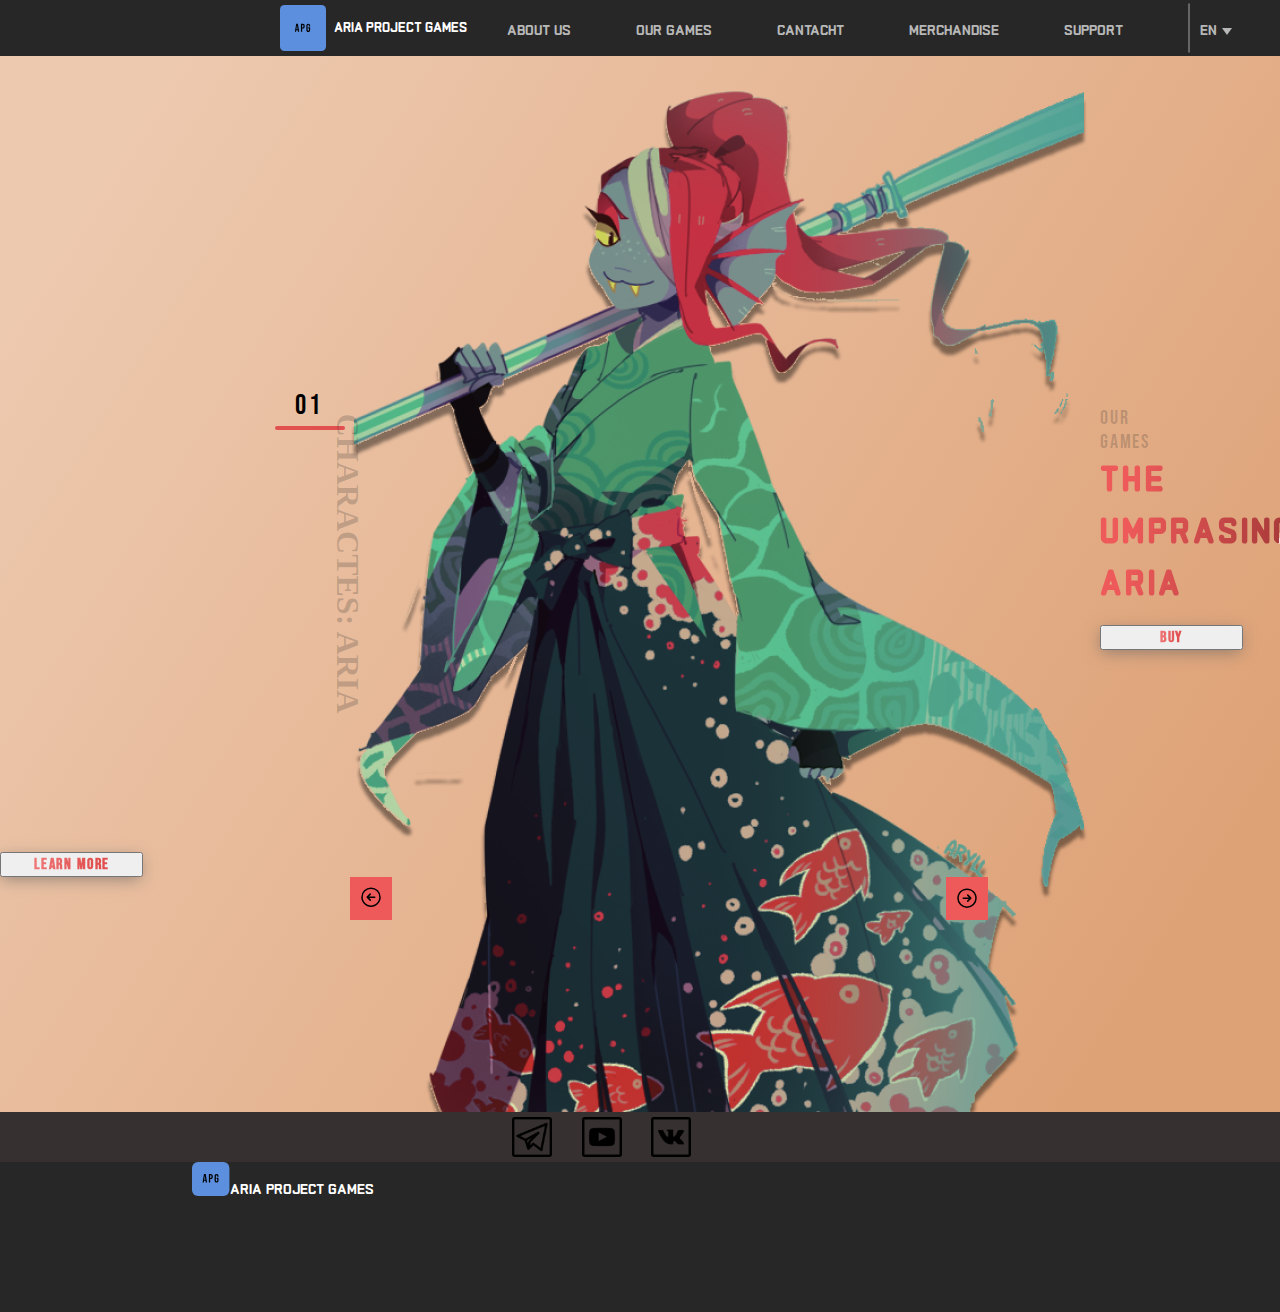
==== index.html @ 1e7eeaf8 "Site-APG" ====
<!DOCTYPE html>
<html lang="ru">
<head>
    <meta charset="UTF-8">
    <meta http-equiv="X-UA-Compatible" content="IE=edge">
    <meta name="viewport" content="width=device-width, initial-scale=1.0">
    <link rel="preconnect" href="https://fonts.googleapis.com">
    <link rel="preconnect" href="https://fonts.gstatic.com" crossorigin>
    <link href="https://fonts.googleapis.com/css2?family=Bebas+Neue&display=swap" rel="stylesheet">
    <link media="screen" rel="stylesheet" href="static/style.css">
    <link rel="preconnect" href="https://fonts.googleapis.com">
    <link rel="preconnect" href="https://fonts.gstatic.com" crossorigin>
    <link href="https://fonts.googleapis.com/css2?family=Monomaniac+One&display=swap" rel="stylesheet">
    <link rel="icon" href="img/logo.png" type="image/x-icon">
    <title>Aria Project Games</title>  
</head>
<body> 
    <header class="header">
        <div class="container">
            <div class="nav">
                <img src="img/logo-1.svg" alt="" class="logo">
                <p class="compani-p">ARIA PROJECT GAMES</p>
                <ul class="menu">
                    <li>
                        <a href="#">
                            ABOUT US
                        </a>
                    </li>
                    <li>
                        <a href="#">
                            OUR GAMES
                        </a>
                    </li>
                    <li>
                        <a href="#">
                            CANTACHT
                        </a>
                    </li>
                    <li>
                        <a href="#">
                            MERCHANDISE
                        </a>
                    </li>
                    <li>
                        <a href="#" class="sup">
                            SUPPORT 
                        </a>
                    </li>
                </ul> 
                <img src="img/Rectangle 10.svg" alt="" class="rect">
                <p>EN<img src="img/Vector 1.svg" alt="" class="vect"></p>
            </div>
        </div>
    </header>
    <section class="img-game">
        <div class="container">
            <h1 class="numv">01</h1>
            <p class="line"></p>
            <h1 class="Y-txt">CHARACTES: ARIA</h1>
            <p class="name-games">OUR GAMES</p>
            <h1 class="info">THE UMPRASING <br> ARIA</h1>
            <button class="bnt">
                <small class="txr-bnt">
                    BUY
                </small>
            </button>
            <button class="bnt-lern-more">
                <small class="txt-bnt-learn-more ">
                    LEARN MORE 
                </small>
            </button>
            <div class="slider" id="slider">
                <img src="img/img2.png" alt="">
                <img src="img/img-new-dising 3.png" alt="" class="imageAnimeArt-Aria">
                <img src="img/img-new-dising2 1.png" alt="">
            </div>
            <div class="navigate">
                <button class="img-button" id="bntPrev"></button>
                <button class="img-button-right" id="bntNext"></button>
            </div>
        </div>
    </section>
    <footer class="footer">
        <div class="container">
            <div class="masenger">
               <a href="https://t.me/+HlaVVYqetsw4ZWEy"><img src="img/free-icon-telegram-2190478.svg" 
                alt="telegram" class="teleg"></a>
                <a href="https://www.youtube.com/@mankey-home/featured"><img src="img/free-icon-youtube-142364.svg" 
                alt="YouTube" class="youtube"></a>
                <a href="https://vk.com/apgeams"><img src="img/free-icon-vk-142367.svg" 
                alt="Vk" class="vk"></a>
                <div class="foot">
                    <img src="img/logo.svg" 
                    alt="Aria project games" class="logo-2">
                    <p class="foot-name-compani">
                        ARIA PROJECT GAMES
                    </p>
                </div>
            </div>
        </div>
    </footer> 
    <script src="Templaet/index.js"></script>
</body>
</html>
---- static/style.css ----
@media (min-width: 1213px), (max-width: 1920px) {
    /* Стили для экранов меньше 768 пикселей */   
    body {

        font-family: 'Monomaniac One';
        padding: 0;
        margin: 0;
        font-size: 16px;
        background: linear-gradient(122.23deg, #EDC9AF 10.06%, #DEA277 87.62%);

    }

    ul, li{
        display: flex;
    }

/* шапка */
    .logo {
        margin-left: 280px;
        color: #5C90DE;
        width: 46px;
    }

    .header a, p {
        color: #B7B7B7;
    }

    .nav{
        background-color: #272727;
        display: flex;
    }

    .container {
        margin: 0 auto;
    }

    .menu {
        display: flex;
    }

    .menu li a {
        text-transform: uppercase;
        text-decoration: none;
        color: #B7B7B7;
    }

    .menu li {
        margin-right: 65px;

    }
    /* Подчеркивание кнопак
        Start */
    .menu a {
        position: relative;
        color: #484848;
        text-decoration: none;
    }
    
    .menu a::before {
        content: '';
        position: absolute;
        left: 0; bottom: -5px;
        width: 0;
        height: 2px;
        border-radius: 8px;
        background: linear-gradient(177deg, #F5493E 0%, #820800 100%);
    }
    
    .menu a:hover:before {
        width: 100%;
    }
    
    .menu a::before {
        transition: width 0.35s;
    }
    /* End */

    .sup {
        text-transform: uppercase;
        text-decoration: none;
    }

    .compani-p {
        padding-left: 8px;
        font-size: 15px;
        font-style: normal;
        color: #FFFFFF;
    }

    .vect {
        padding-left: 5px;
    }

    .rect {
        padding-right: 10px;
    }

    /* Основной контент  */

    .name-games {
        font-family: 'Bebas Neue';
        display: flex;
        font-size: 20px;
        letter-spacing: 0.090em;

        margin: 350px 611px 0px 1100px;

        color: rgba(48, 48, 48, 0.22);
    }

    .info {
        margin-left: 1100px;
        margin-bottom: 10px;
        margin-top: -5px;

        background: linear-gradient(95.62deg, #EE5A5A 18.76%, #AB3B3B 96.09%, #FFE0E0 96.1%);
        -webkit-background-clip: text;
        -webkit-text-fill-color: transparent;
        background-clip: text;
        
        font-style: normal;
        font-weight: 800;
        font-size: 36px;
        letter-spacing: 0.095em;
    }

    .numv {
        position: absolute;
        width: 52px;
        height: 58px;
        left: 295px;
        top: 370px;

        font-family: 'Bebas Neue';
        z-index: -3;
        font-style: normal;
        font-weight: 400;
        font-size: 28px;
        letter-spacing: 0.100em;
    }

    .line {
        background-color: #E14F4F;
        width: 70px;
        height: 4px;
        border-radius: 17px;
        z-index: -3;

        position: absolute;
        left: 275px;
        top: 410px;
    }

    .Y-txt {
        font-family: 'Bedas Neue';
        color: rgba(48, 48, 48, 0.22);
        z-index: -3;

        position: absolute;
        left: 198px;
        top: 524px;
        transform: rotate(90deg); 
    }

    .bnt {
        box-sizing: border-box;
        margin: 10px 10px 200px 1100px;
        width: 143.21px;
        height: 25px;
        color: #FFFFFF;
        box-shadow: -1px 4px 16px -2px rgba(102, 102, 102, 0.66);
    }

    .txr-bnt {
        font-family: 'Bebas Neue';

        font-style: normal;
        font-weight: 800;
        font-size: 16px;
        align-items: flex-end;
        letter-spacing: 0.095em;

        background: linear-gradient(270.94deg, #E14F4F 19.83%, #EF7474 97.62%);
        -webkit-background-clip: text;
        -webkit-text-fill-color: transparent;
        background-clip: text;
        
    }

    .bnt:hover {
        opacity: 0.8;
    }
      
    .bnt:active {
        transform: scale(0.95);
    }


    .bnt-lern-more {

        box-sizing: border-box;
        width: 143.21px;
        height: 25px;
        color: #FFFFFF;
        box-shadow: -1px 4px 16px -2px rgba(102, 102, 102, 0.66);

    }


    .txt-bnt-learn-more {
        font-family: 'Bebas Neue';

        font-style: normal;
        font-weight: 800;
        font-size: 16px;
        align-items: flex-end;
        letter-spacing: 0.095em;

        background: linear-gradient(270.94deg, #E14F4F 19.83%, #EF7474 97.62%);
        -webkit-background-clip: text;
        -webkit-text-fill-color: transparent;
        background-clip: text;
    }
    
    .bnt-lern-more:hover {
        opacity: 0.8;
    }
      
    .bnt-lern-more:active {
        transform: scale(0.95);
    }


    
    .slider {
        position: absolute;
        width: 710px;
        height: 1200px;
        left: 350px;
        right: 38px;
        top: 30px;
        z-index: -5;
    }
    .imageAnimeArt-Aria {
        top: 30px;
        z-index: -5;
    }
   
    .hidden {
        display: none;

    }


    .navigate {

        width: 1000px;
        height: 43px;
        
    }

    .img-button {

        width: 42px;
        height: 43px;
        margin-left: 35%;
        z-index: 5;
     
        border: none;
        background-image: url('batton-art\ games\ caractes.svg');
        background-size: cover;

    }

    .img-button-right {
        
        width: 42px;
        height: 43px;
        margin-left: 55%;
        z-index: 5;

        border: none;
        background-image: url('batton-art\ games\ caractes\ \(1\).svg');
        background-size: cover;

    }

    .img-button:hover {
        opacity: 0.8;
    }
      
    .img-button:active {
        transform: scale(0.95);
    }

    .img-button-right:hover {
        opacity: 0.8;
    }
      
    .img-button-right:active {
        transform: scale(0.95);
    }




/* Подвал  */
    .masenger {
        background: #363030;
        height: 50px;
    }

    .teleg {
        margin-top: 5px;  
        margin-left: 40%;
        width: 40px;

    }

    .youtube {
        margin-top: 5px;  
        padding-left: 2%;
        width: 40px;
    }

    .vk {
        margin-top: 5px;  
        padding-left: 2%;
        width: 40px;
    }

    .footer {
        margin-top: 15%;
        height: 40%;
    }

    .foot {
        z-index: 1;
        background-color: #272727;
        height: 150px;
    }

    .logo-2 {
        padding-left: 15%;
    }

    .foot-name-compani {
        color: #FFFFFF;
        padding-left: 18%;
        margin-top: -2%;
    }
}
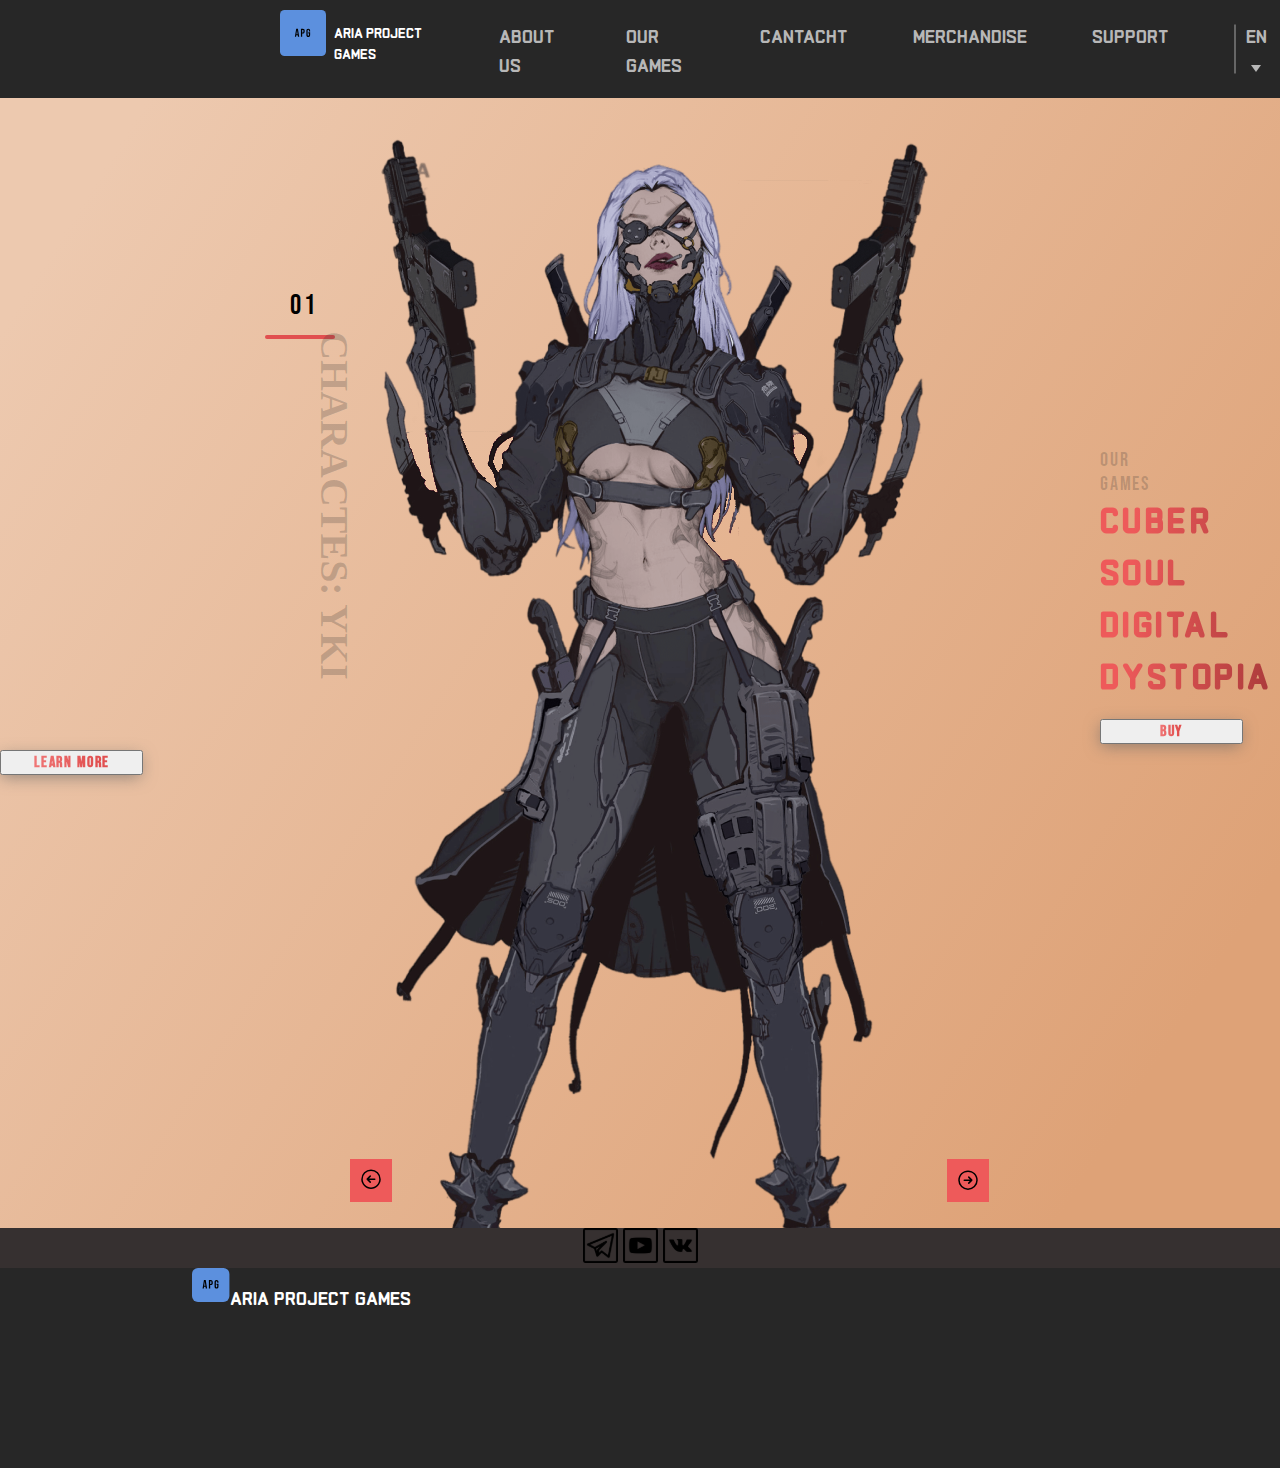
==== commit c21ae838: "Added new photos of the characters and added a page about us" ====
--- a/index.html
+++ b/index.html
@@ -3,26 +3,27 @@
 <head>
     <meta charset="UTF-8">
     <meta http-equiv="X-UA-Compatible" content="IE=edge">
-    <meta name="viewport" content="width=device-width, initial-scale=1.0">
+    <meta name="msapplication-navbutton-color" content="#36A26B">
     <link rel="preconnect" href="https://fonts.googleapis.com">
     <link rel="preconnect" href="https://fonts.gstatic.com" crossorigin>
     <link href="https://fonts.googleapis.com/css2?family=Bebas+Neue&display=swap" rel="stylesheet">
-    <link media="screen" rel="stylesheet" href="static/style.css">
+    <link rel="stylesheet" href="static/style.css">
+    <link rel="stylesheet" href="static/scroll.CSS">
     <link rel="preconnect" href="https://fonts.googleapis.com">
     <link rel="preconnect" href="https://fonts.gstatic.com" crossorigin>
     <link href="https://fonts.googleapis.com/css2?family=Monomaniac+One&display=swap" rel="stylesheet">
     <link rel="icon" href="img/logo.png" type="image/x-icon">
-    <title>Aria Project Games</title>  
+    <title>Aria Project Games</title>
 </head>
 <body> 
     <header class="header">
         <div class="container">
             <div class="nav">
-                <img src="img/logo-1.svg" alt="" class="logo">
-                <p class="compani-p">ARIA PROJECT GAMES</p>
+                <a href="index.html"><img src="img/logo-1.svg" alt="" class="logo"></a>
+                <p class="name-compani">ARIA PROJECT GAMES</p>
                 <ul class="menu">
                     <li>
-                        <a href="#">
+                        <a href="aboutUS.html">
                             ABOUT US
                         </a>
                     </li>
@@ -47,33 +48,76 @@
                         </a>
                     </li>
                 </ul> 
-                <img src="img/Rectangle 10.svg" alt="" class="rect">
-                <p>EN<img src="img/Vector 1.svg" alt="" class="vect"></p>
+                <img src="img/Rectangle 10.svg" class="rect">
+                <p>EN<img src="img/Vector 1.svg" class="vect"></p>
             </div>
         </div>
     </header>
     <section class="img-game">
         <div class="container">
-            <h1 class="numv">01</h1>
-            <p class="line"></p>
-            <h1 class="Y-txt">CHARACTES: ARIA</h1>
             <p class="name-games">OUR GAMES</p>
-            <h1 class="info">THE UMPRASING <br> ARIA</h1>
+            <h1 class="info">CUBER SOUL<br> DIGITAL DYSTOPIA</h1>
             <button class="bnt">
                 <small class="txr-bnt">
                     BUY
                 </small>
             </button>
-            <button class="bnt-lern-more">
-                <small class="txt-bnt-learn-more ">
-                    LEARN MORE 
-                </small>
+            <button class="bnt-lern-more" id="bnt_Lern_more">
+                <small class="txt-bnt-learn-more ">LEARN MORE</small>
             </button>
+            <div class="popup" id="popo">
+                <div class="scroll">
+                    <div class="charactes-info">
+                        <button class="close" id="close"></button>
+                        <div class="info-text-abilities-charactes">
+                            <span>character skills</span>
+                        </div>
+                         <div class="imag-abilities">
+                            <img src="img/skills-1-export.png" alt="skills-1">
+                            <img src="img/skills-2t.png" alt="skills-2">
+                            <img src="img/skills-3.png" alt="skills-3">
+                        </div>
+                        <div class="skills-info">
+                            <span>Description of skills</span>
+                            <div class="charactes-skills-info">
+                                <span>All skills for 4 characters are the same</span>
+                            </div>
+                            <div class="abilition-punh-1">
+                                <span>Melee strike hook 1 - skils - the main blow for any of the 4 characters of the game</span>
+                            </div>
+                            <div class="abilition-punh-2">
+                                <span>Melee punch left hand lunge - 2 skills</span>
+                            </div>
+                            <div class="abilition-punh-3">
+                                <span>The third skill is erased from a firearm - it is available provided that it fell out of the enemy with a firearm</span>
+                            </div>
+                        </div>
+                        <div class="Character-History">
+                            <span>
+                                Character History
+                            </span>
+                            <div class="histori-Aria">
+                                <span>
+                                    Yki is a girl who lost her parents during the war with demons. 
+                                    After that, 10 years have passed at the age of 15, orphaned children go to study for various professions. 
+                                    She received the profession of a scout and the profession of a killer.
+                                </span>
+                            </div>
+                        </div>
+                    </div>
+                </div>          
+            </div>
             <div class="slider" id="slider">
-                <img src="img/img2.png" alt="">
-                <img src="img/img-new-dising 3.png" alt="" class="imageAnimeArt-Aria">
-                <img src="img/img-new-dising2 1.png" alt="">
+                <img src="img/img-Charactes-Photo.png" alt="" >
+                <img src="img/img-new-dising 3.png" alt="" >
+                <img src="img/img-new-dising2 1.png" alt="" >
             </div>
+            <p class="line"></p>
+            <div class="num-caractes" id="num-caractes">
+                <div>
+                    <h1 class="numv">01</h1>
+                    <h1 class="Y-txt" id>CHARACTES: YKI</h1>
+                </div>
             <div class="navigate">
                 <button class="img-button" id="bntPrev"></button>
                 <button class="img-button-right" id="bntNext"></button>
@@ -83,23 +127,22 @@
     <footer class="footer">
         <div class="container">
             <div class="masenger">
-               <a href="https://t.me/+HlaVVYqetsw4ZWEy"><img src="img/free-icon-telegram-2190478.svg" 
-                alt="telegram" class="teleg"></a>
-                <a href="https://www.youtube.com/@mankey-home/featured"><img src="img/free-icon-youtube-142364.svg" 
-                alt="YouTube" class="youtube"></a>
-                <a href="https://vk.com/apgeams"><img src="img/free-icon-vk-142367.svg" 
-                alt="Vk" class="vk"></a>
-                <div class="foot">
+                <div class="teleg">
+                    <a href="https://t.me/+HlaVVYqetsw4ZWEy"><img src="img/free-icon-telegram-2190478.svg" alt="telegram" height="35"></a>
+                    <a href="https://www.youtube.com/@mankey-home/featured"><img src="img/free-icon-youtube-142364.svg" alt="YouTube" height="35"></a>
+                    <a href="https://vk.com/apgeams"><img src="img/free-icon-vk-142367.svg" alt="Vk" height="35"></a>
+                </div>
+                <div class="foother-nav-info">
                     <img src="img/logo.svg" 
                     alt="Aria project games" class="logo-2">
-                    <p class="foot-name-compani">
-                        ARIA PROJECT GAMES
-                    </p>
+                    <p class="foot-name-compani">ARIA PROJECT GAMES</p>
                 </div>
             </div>
         </div>
     </footer> 
+    <script src="Templaet/numbersCharactes.js"></script>
     <script src="Templaet/index.js"></script>
+    <script src="Templaet/InfoCharactes.js"></script>
 </body>
 </html>
 
--- a/static/style.css
+++ b/static/style.css
@@ -1,13 +1,9 @@
-@media (min-width: 1213px), (max-width: 1920px) {
-    /* Стили для экранов меньше 768 пикселей */   
     body {
-
         font-family: 'Monomaniac One';
         padding: 0;
         margin: 0;
-        font-size: 16px;
+        font-size: 20px;
         background: linear-gradient(122.23deg, #EDC9AF 10.06%, #DEA277 87.62%);
-
     }
 
     ul, li{
@@ -19,13 +15,15 @@
         margin-left: 280px;
         color: #5C90DE;
         width: 46px;
+        margin-top: 3%;
     }
 
     .header a, p {
         color: #B7B7B7;
     }
 
-    .nav{
+    .nav {
+
         background-color: #272727;
         display: flex;
     }
@@ -80,10 +78,11 @@
         text-decoration: none;
     }
 
-    .compani-p {
+    .name-compani {
+        padding-top: 0.5%;
         padding-left: 8px;
         font-size: 15px;
-        font-style: normal;
+        /* font-style: normal; */
         color: #FFFFFF;
     }
 
@@ -128,8 +127,8 @@
         position: absolute;
         width: 52px;
         height: 58px;
-        left: 295px;
-        top: 370px;
+        left: 290px;
+        top: 270px;
 
         font-family: 'Bebas Neue';
         z-index: -3;
@@ -147,8 +146,8 @@
         z-index: -3;
 
         position: absolute;
-        left: 275px;
-        top: 410px;
+        left: 265px;
+        top: 315px;
     }
 
     .Y-txt {
@@ -157,14 +156,14 @@
         z-index: -3;
 
         position: absolute;
-        left: 198px;
-        top: 524px;
+        left: 160px;
+        top: 455px;
         transform: rotate(90deg); 
     }
 
     .bnt {
         box-sizing: border-box;
-        margin: 10px 10px 200px 1100px;
+        margin: 10px 10px 0px 1100px;
         width: 143.21px;
         height: 25px;
         color: #FFFFFF;
@@ -197,7 +196,6 @@
 
 
     .bnt-lern-more {
-
         box-sizing: border-box;
         width: 143.21px;
         height: 25px;
@@ -233,30 +231,213 @@
 
     
     .slider {
+
         position: absolute;
         width: 710px;
         height: 1200px;
         left: 350px;
         right: 38px;
-        top: 30px;
+        top: 15%;
         z-index: -5;
-    }
-    .imageAnimeArt-Aria {
-        top: 30px;
-        z-index: -5;
-    }
+        
+    }
+    
+    .image-art-1 {
+        transition: transform 0.2s;
+    }
+
+    .image-art-1 :hover {
+        transform: scale(5);
+    }
+    
    
     .hidden {
         display: none;
-
-    }
-
-
+    }
+
+    
+    /* Модолная коробка start */
+    .popup {
+        display: none;
+        position: fixed; /* Stay in place */
+        z-index: 1; /* Sit on top */
+        padding-top: 100px; /* Location of the box */
+        left: 0;
+        top: 0;
+        width: 100%; 
+        height: 100%;       
+        background: rgba(0, 0, 0, 0.80);
+        overflow: auto;
+    }
+
+    .close {
+        background-image: url("close.svg");
+        margin-left: 90%;
+        width: 50px;
+        height: 50px;
+        border: none;
+        background-size: cover;
+        background-color: transparent;
+    }
+
+    .close:hover {
+        opacity: 0.8;
+    }
+      
+    .close:active {
+        transform: scale(0.95);
+    }
+
+    .charactes-info {
+        width: 800px;
+        height: 1097px;
+        flex-shrink: 0;
+        float: right;
+
+        border-radius: 39px;
+        box-shadow: 0px 0px 50px 0px #000;
+    }
+
+    .imag-abilities img {
+        width: 200px;
+        height: 150px;
+        flex-shrink: 0;
+        padding-left: 7%;
+        
+    }
+
+    .info-text-abilities-charactes {
+        color: #FFF;
+        font-family: "Bebas Neue";
+        font-size: 40px;
+        font-style: normal;
+        font-weight: 400;
+        line-height: normal;
+        letter-spacing: 3.8px;
+        padding-left: 5%; 
+    }
+
+    .skills-info {
+        width: 326px;
+        height: 75.366px;
+        color: #FFF;
+        flex-direction: column;
+        padding-left: 4%;
+        padding-top: 10%;
+        font-family: "Bebas Neue";
+        font-size: 35px;
+        font-weight: 400;
+        letter-spacing: 3.325px;
+
+    }
+
+    .charactes-info {
+        color: #FFF;
+        font-size: 15px;
+    }
+
+    .charactes-skills-info {
+
+        width: 234px;
+        height: 16px;
+        text-align: justify;
+        padding-bottom: 7%;
+        color: #FFF;
+        font-size: 15px;
+        font-weight: 400;
+        
+
+    }
+
+    .popup::-webkit-scrollbar-track
+    {
+        -webkit-box-shadow: inset 0 0 6px rgba(0,0,0,0.3);
+        background-color: #F5F5F5;
+    }
+
+    .popup::-webkit-scrollbar
+    {
+        width: 0.5px;
+        background-color: #F5F5F5;
+    }
+
+    .popup::-webkit-scrollbar-thumb
+    {
+        border-radius: 900px;
+        background: linear-gradient(135deg, #888CFE 40.63%, #2D42FF 69.27%);
+    }
+
+    .Character-History {
+        width: 326px;
+        height: 75.366px;
+        color: #FFF;
+        flex-direction: column;
+        padding-left: 5%;
+        padding-top: 340px;
+        font-family: "Bebas Neue";
+        font-size: 40px;
+        letter-spacing: 3.325px;
+    }
+
+    .histori-Aria {
+        width: 682px;
+        height: 124px;
+        flex-shrink: 0;
+        color: #FFF;
+        font-size: 23px;
+        font-style: normal;
+        font-weight: 400;
+        line-height: normal;
+        letter-spacing: 2.375px;
+    }
+
+    .abilition-punh-1 {
+        width: 502px;
+        height: 63px;
+        flex-shrink: 0;
+        padding-left: 5%;
+        padding-top: 3%;
+        color: #FFF;
+        font-size: 23px;
+        font-style: normal;
+        font-weight: 400;
+        line-height: normal;
+        letter-spacing: 2.375px;
+    }
+
+    .abilition-punh-2 {
+        width: 413px;
+        height: 32px;
+        flex-shrink: 0;
+        padding-left: 5%;
+        padding-top: 5%;
+        color: #FFF;
+        font-size: 23px;
+        font-style: normal;
+        font-weight: 400;
+        line-height: normal;
+        letter-spacing: 2.375px;
+    }
+
+    .abilition-punh-3 {
+        width: 494px;
+        height: 87px;
+        flex-shrink: 0;
+        padding-left: 5%;
+        padding-top: 5%;
+        color: #FFF;
+        font-size: 23px;
+        font-style: normal;
+        font-weight: 400;
+        line-height: normal;
+        letter-spacing: 2.375px;
+    }
+    /* Модолная коробка end */
+    
     .navigate {
-
         width: 1000px;
         height: 43px;
-        
+        padding-top: 30%;
     }
 
     .img-button {
@@ -265,7 +446,7 @@
         height: 43px;
         margin-left: 35%;
         z-index: 5;
-     
+        
         border: none;
         background-image: url('batton-art\ games\ caractes.svg');
         background-size: cover;
@@ -311,37 +492,18 @@
     }
 
     .teleg {
-        margin-top: 5px;  
-        margin-left: 40%;
-        width: 40px;
-
-    }
-
-    .youtube {
-        margin-top: 5px;  
-        padding-left: 2%;
-        width: 40px;
-    }
-
-    .vk {
-        margin-top: 5px;  
-        padding-left: 2%;
-        width: 40px;
-    }
-
-    .footer {
-        margin-top: 15%;
-        height: 40%;
-    }
-
-    .foot {
+        height: 40px;
+        text-align: center;
+    }
+
+    .foother-nav-info {
         z-index: 1;
         background-color: #272727;
-        height: 150px;
+        height: 400%;
     }
 
     .logo-2 {
-        padding-left: 15%;
+        margin-left: 15%;
     }
 
     .foot-name-compani {
@@ -349,4 +511,7 @@
         padding-left: 18%;
         margin-top: -2%;
     }
-}+
+    .footer {
+        padding-top: 2%;
+    }--- a/static/scroll.CSS
+++ b/static/scroll.CSS
@@ -0,0 +1,19 @@
+body::-webkit-scrollbar-track
+{
+  -webkit-box-shadow: inset 0 0 6px rgba(0,0,0,0.3);
+  background-color: #F5F5F5;
+}
+
+body::-webkit-scrollbar
+{
+  width: 6px;
+  background-color: #F5F5F5;
+}
+
+body::-webkit-scrollbar-thumb
+{
+  border-radius: 40px;
+  background: linear-gradient(135deg, #888CFE 40.63%, #2D42FF 69.27%);
+}
+
+
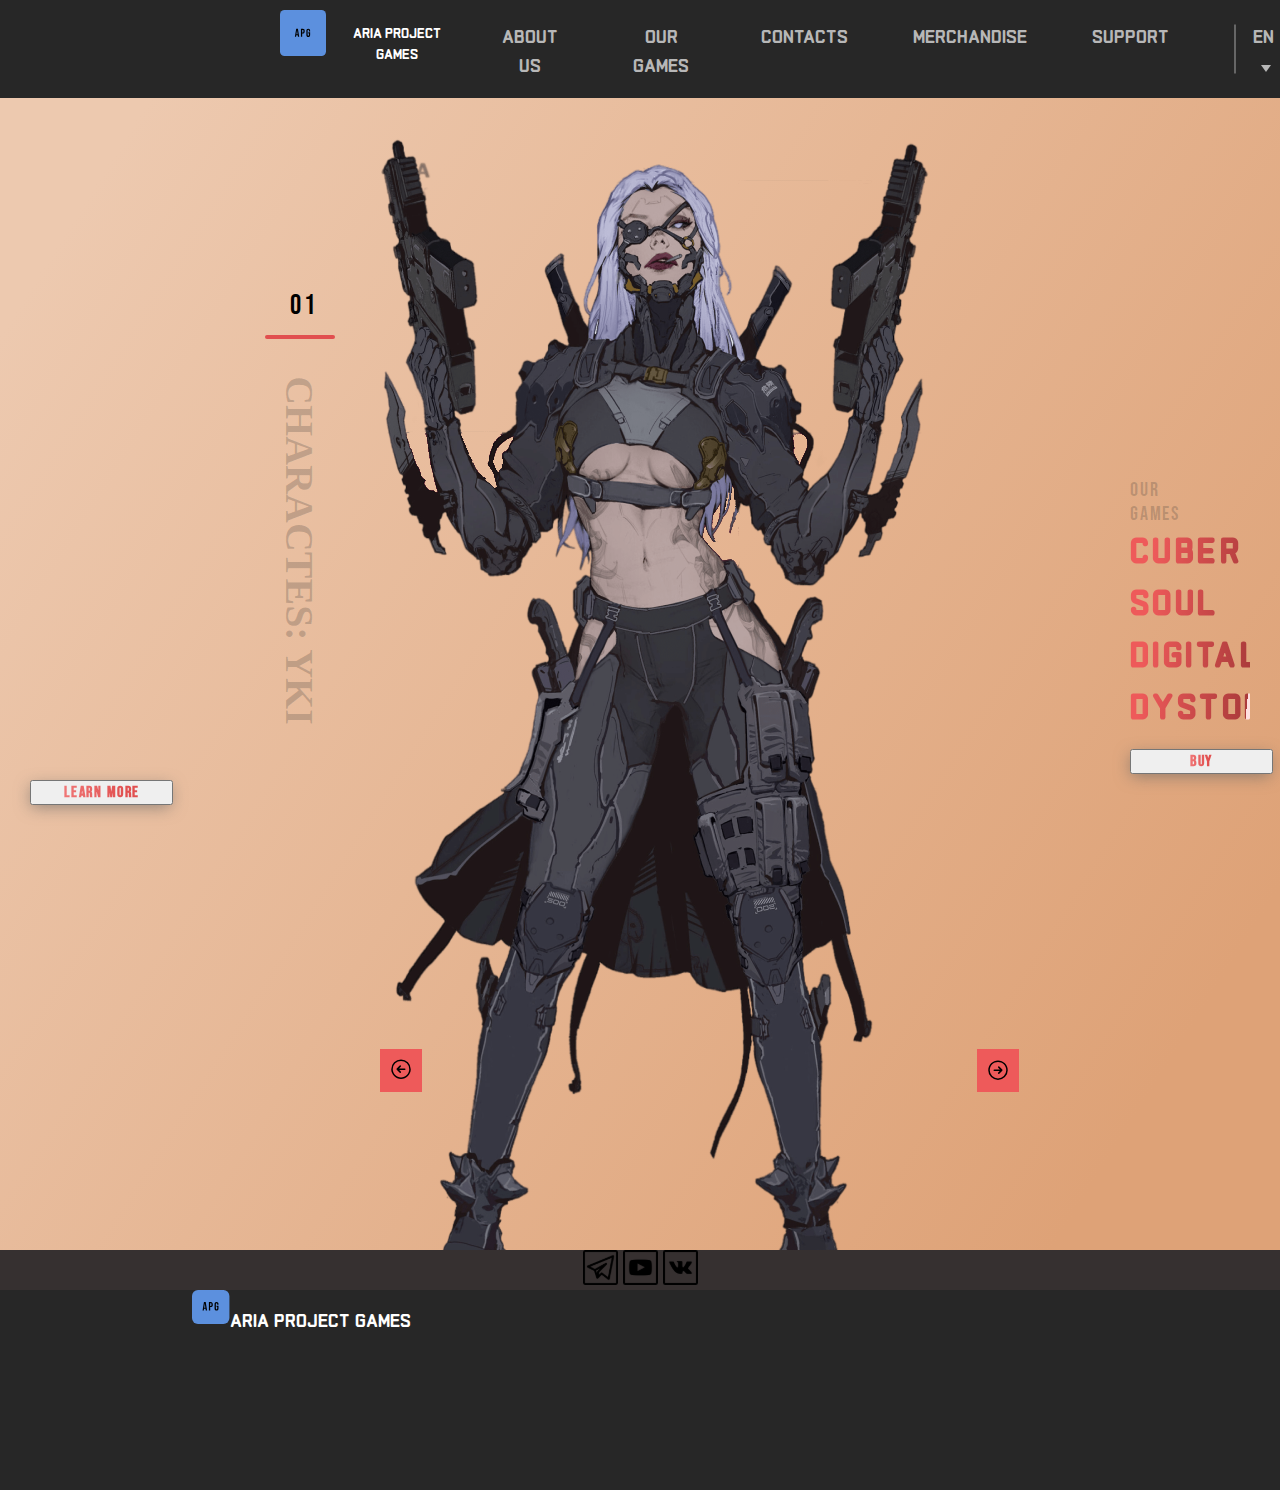
==== commit b84e6860: "updating and adding pages" ====
--- a/index.html
+++ b/index.html
@@ -2,147 +2,150 @@
 <html lang="ru">
 <head>
     <meta charset="UTF-8">
-    <meta http-equiv="X-UA-Compatible" content="IE=edge">
+    <!-- <meta http-equiv="X-UA-Compatible" content="IE=edge"> -->
     <meta name="msapplication-navbutton-color" content="#36A26B">
     <link rel="preconnect" href="https://fonts.googleapis.com">
     <link rel="preconnect" href="https://fonts.gstatic.com" crossorigin>
     <link href="https://fonts.googleapis.com/css2?family=Bebas+Neue&display=swap" rel="stylesheet">
     <link rel="stylesheet" href="static/style.css">
     <link rel="stylesheet" href="static/scroll.CSS">
+    <link rel="stylesheet" href="static/styleIphone.css">
     <link rel="preconnect" href="https://fonts.googleapis.com">
     <link rel="preconnect" href="https://fonts.gstatic.com" crossorigin>
     <link href="https://fonts.googleapis.com/css2?family=Monomaniac+One&display=swap" rel="stylesheet">
     <link rel="icon" href="img/logo.png" type="image/x-icon">
+    <meta name="viewport" content="width=device-width, initial-scale=1">
     <title>Aria Project Games</title>
 </head>
 <body> 
-    <header class="header">
-        <div class="container">
-            <div class="nav">
-                <a href="index.html"><img src="img/logo-1.svg" alt="" class="logo"></a>
-                <p class="name-compani">ARIA PROJECT GAMES</p>
-                <ul class="menu">
-                    <li>
-                        <a href="aboutUS.html">
-                            ABOUT US
-                        </a>
-                    </li>
-                    <li>
-                        <a href="#">
-                            OUR GAMES
-                        </a>
-                    </li>
-                    <li>
-                        <a href="#">
-                            CANTACHT
-                        </a>
-                    </li>
-                    <li>
-                        <a href="#">
-                            MERCHANDISE
-                        </a>
-                    </li>
-                    <li>
-                        <a href="#" class="sup">
-                            SUPPORT 
-                        </a>
-                    </li>
-                </ul> 
-                <img src="img/Rectangle 10.svg" class="rect">
-                <p>EN<img src="img/Vector 1.svg" class="vect"></p>
+    <div class="wrapper">
+        <header class="header">
+            <div class="container">
+                <div class="nav">
+                    <a href="index.html"><img src="img/logo-1.svg" alt="" class="logo"></a>
+                    <p class="name-compani">ARIA PROJECT GAMES</p>
+                    <ul class="menu">
+                        <li>
+                            <a href="aboutUS.html">
+                                ABOUT US
+                            </a>
+                        </li>
+                        <li>
+                            <a href="our_games.html">
+                                OUR GAMES
+                            </a>
+                        </li>
+                        <li>
+                            <a href="conatacts.html">
+                                CONTACTS
+                            </a>
+                        </li>
+                        <li>
+                            <a href="#">
+                                MERCHANDISE
+                            </a>
+                        </li>
+                        <li>
+                            <a href="#" class="sup">
+                                SUPPORT 
+                            </a>
+                        </li>
+                    </ul> 
+                    <img src="img/Rectangle 10.svg" class="rect">
+                    <p>EN<img src="img/Vector 1.svg" class="vect"></p>
+                </div>
             </div>
-        </div>
-    </header>
-    <section class="img-game">
-        <div class="container">
-            <p class="name-games">OUR GAMES</p>
-            <h1 class="info">CUBER SOUL<br> DIGITAL DYSTOPIA</h1>
-            <button class="bnt">
-                <small class="txr-bnt">
-                    BUY
-                </small>
-            </button>
-            <button class="bnt-lern-more" id="bnt_Lern_more">
-                <small class="txt-bnt-learn-more ">LEARN MORE</small>
-            </button>
-            <div class="popup" id="popo">
-                <div class="scroll">
-                    <div class="charactes-info">
-                        <button class="close" id="close"></button>
-                        <div class="info-text-abilities-charactes">
-                            <span>character skills</span>
-                        </div>
-                         <div class="imag-abilities">
-                            <img src="img/skills-1-export.png" alt="skills-1">
-                            <img src="img/skills-2t.png" alt="skills-2">
-                            <img src="img/skills-3.png" alt="skills-3">
-                        </div>
-                        <div class="skills-info">
-                            <span>Description of skills</span>
-                            <div class="charactes-skills-info">
-                                <span>All skills for 4 characters are the same</span>
+        </header>
+        <main class="img-game">
+            <div class="container">
+                <p class="name-games">OUR GAMES</p>
+                <h1 class="info">CUBER SOUL<br> DIGITAL DYSTOPIA</h1>
+                <button class="bnt">
+                    <small class="txr-bnt">
+                        BUY
+                    </small>
+                </button>
+                <button class="bnt-lern-more" id="bnt_Lern_more">
+                    <small class="txt-bnt-learn-more ">LEARN MORE</small>
+                </button>
+                <div class="popup" id="popo">
+                    <div class="scroll">
+                        <div class="charactes-info">
+                            <button class="close" id="close"></button>
+                            <div class="info-text-abilities-charactes">
+                                <span>character skills</span>
                             </div>
-                            <div class="abilition-punh-1">
-                                <span>Melee strike hook 1 - skils - the main blow for any of the 4 characters of the game</span>
+                            <div class="imag-abilities">
+                                <img src="img/skills-1-export.png" alt="skills-1">
+                                <img src="img/skills-2t.png" alt="skills-2">
+                                <img src="img/skills-3.png" alt="skills-3">
                             </div>
-                            <div class="abilition-punh-2">
-                                <span>Melee punch left hand lunge - 2 skills</span>
+                            <div class="skills-info">
+                                <span>Description of skills</span>
+                                <div class="charactes-skills-info">
+                                    <span>All skills for 4 characters are the same</span>
+                                </div>
+                                <div class="abilition-punh-1">
+                                    <span>Melee strike hook 1 - skils - the main blow for any of the 4 characters of the game</span>
+                                </div>
+                                <div class="abilition-punh-2">
+                                    <span>Melee punch left hand lunge - 2 skills</span>
+                                </div>
+                                <div class="abilition-punh-3">
+                                    <span>The third skill is erased from a firearm - it is available provided that it fell out of the enemy with a firearm</span>
+                                </div>
                             </div>
-                            <div class="abilition-punh-3">
-                                <span>The third skill is erased from a firearm - it is available provided that it fell out of the enemy with a firearm</span>
+                            <div class="Character-History">
+                                <span>
+                                    Character History
+                                </span>
+                                <div class="histori-Aria">
+                                    <span>
+                                        Yki is a girl who lost her parents during the war with demons. 
+                                        After that, 10 years have passed at the age of 15, orphaned children go to study for various professions. 
+                                        She received the profession of a scout and the profession of a killer.
+                                    </span>
+                                </div>
                             </div>
                         </div>
-                        <div class="Character-History">
-                            <span>
-                                Character History
-                            </span>
-                            <div class="histori-Aria">
-                                <span>
-                                    Yki is a girl who lost her parents during the war with demons. 
-                                    After that, 10 years have passed at the age of 15, orphaned children go to study for various professions. 
-                                    She received the profession of a scout and the profession of a killer.
-                                </span>
-                            </div>
-                        </div>
+                    </div>          
+                </div>
+                <div class="slider" id="slider">
+                    <img src="img/img-Charactes-Photo.png" alt="" >
+                    <img src="img/img-new-dising 3.png" alt="" >
+                    <img src="img/img-new-dising2 1.png" alt="" >
+                </div>
+                <p class="line"></p>
+                <div class="num-caractes" id="num-caractes">
+                    <div>
+                        <h1 class="numv">01</h1>
+                        <h1 class="Y-txt" id>CHARACTES: YKI</h1>
                     </div>
-                </div>          
-            </div>
-            <div class="slider" id="slider">
-                <img src="img/img-Charactes-Photo.png" alt="" >
-                <img src="img/img-new-dising 3.png" alt="" >
-                <img src="img/img-new-dising2 1.png" alt="" >
-            </div>
-            <p class="line"></p>
-            <div class="num-caractes" id="num-caractes">
-                <div>
-                    <h1 class="numv">01</h1>
-                    <h1 class="Y-txt" id>CHARACTES: YKI</h1>
-                </div>
-            <div class="navigate">
-                <button class="img-button" id="bntPrev"></button>
-                <button class="img-button-right" id="bntNext"></button>
-            </div>
-        </div>
-    </section>
-    <footer class="footer">
-        <div class="container">
-            <div class="masenger">
-                <div class="teleg">
-                    <a href="https://t.me/+HlaVVYqetsw4ZWEy"><img src="img/free-icon-telegram-2190478.svg" alt="telegram" height="35"></a>
-                    <a href="https://www.youtube.com/@mankey-home/featured"><img src="img/free-icon-youtube-142364.svg" alt="YouTube" height="35"></a>
-                    <a href="https://vk.com/apgeams"><img src="img/free-icon-vk-142367.svg" alt="Vk" height="35"></a>
-                </div>
-                <div class="foother-nav-info">
-                    <img src="img/logo.svg" 
-                    alt="Aria project games" class="logo-2">
-                    <p class="foot-name-compani">ARIA PROJECT GAMES</p>
+                <div class="navigate">
+                    <button class="img-button" id="bntPrev"></button>
+                    <button class="img-button-right" id="bntNext"></button>
                 </div>
             </div>
-        </div>
-    </footer> 
-    <script src="Templaet/numbersCharactes.js"></script>
-    <script src="Templaet/index.js"></script>
-    <script src="Templaet/InfoCharactes.js"></script>
+        </main>
+        <footer class="footer">
+            <div class="container-footer">
+                <div class="masenger">
+                    <div class="teleg">
+                        <a href="https://t.me/+HlaVVYqetsw4ZWEy"><img src="img/free-icon-telegram-2190478.svg" alt="telegram" height="35"></a>
+                        <a href="https://www.youtube.com/@mankey-home/featured"><img src="img/free-icon-youtube-142364.svg" alt="YouTube" height="35"></a>
+                        <a href="https://vk.com/apgeams"><img src="img/free-icon-vk-142367.svg" alt="Vk" height="35"></a>
+                    </div>
+                    <div class="foother-nav-info">
+                        <img src="img/logo.svg" 
+                        alt="Aria project games" class="logo-2">
+                        <p class="foot-name-compani">ARIA PROJECT GAMES</p>
+                    </div>
+                </div>
+            </div>
+        </footer> 
+    </div>
+    <script src="scripts/numbersCharactes.js"></script>
+    <script src="scripts/index.js"></script>
+    <script src="scripts/InfoCharactes.js"></script>
 </body>
-</html>
-
+</html>--- a/static/style.css
+++ b/static/style.css
@@ -1,4 +1,5 @@
-    body {
+    body {    
+        min-height: 100%;
         font-family: 'Monomaniac One';
         padding: 0;
         margin: 0;
@@ -8,6 +9,18 @@
 
     ul, li{
         display: flex;
+    }
+
+    .wrapper {
+        min-height: 100%;
+        display: flex;
+        flex-direction: column;
+        /* background: linear-gradient(122.23deg, #EDC9AF 10.06%, #DEA277 87.62%); */
+    } 
+
+    .img-game {
+        padding: 30px;
+        flex: 1 1 auto;
     }
 
 /* шапка */
@@ -23,7 +36,7 @@
     }
 
     .nav {
-
+        text-align: center;
         background-color: #272727;
         display: flex;
     }
@@ -108,6 +121,7 @@
     }
 
     .info {
+        
         margin-left: 1100px;
         margin-bottom: 10px;
         margin-top: -5px;
@@ -156,8 +170,8 @@
         z-index: -3;
 
         position: absolute;
-        left: 160px;
-        top: 455px;
+        left: 125px;
+        top: 500px;
         transform: rotate(90deg); 
     }
 
@@ -238,7 +252,7 @@
         left: 350px;
         right: 38px;
         top: 15%;
-        z-index: -5;
+        z-index: -10;
         
     }
     
@@ -435,9 +449,10 @@
     /* Модолная коробка end */
     
     .navigate {
+
         width: 1000px;
         height: 43px;
-        padding-top: 30%;
+        padding-top: 20%;
     }
 
     .img-button {
@@ -483,8 +498,6 @@
     }
 
 
-
-
 /* Подвал  */
     .masenger {
         background: #363030;
@@ -513,5 +526,5 @@
     }
 
     .footer {
-        padding-top: 2%;
-    }+        padding-top: 10%;
+    } --- a/static/styleIphone.css
+++ b/static/styleIphone.css
@@ -0,0 +1,79 @@
+@media only screen and (max-width: 375px) {
+    /* General */
+
+    body {
+        font-family: 'Monomaniac One';
+        font-size: 20px;
+    }
+
+    .logo {
+        margin-left: 280px;
+        color: #5C90DE;
+        width: 46px;
+        margin-top: 3%;
+    }
+
+    .wrapper {
+        width: 100%;
+        height: 100%;
+        background: linear-gradient(122.23deg, #EDC9AF 10.06%, #DEA277 87.62%);
+    } 
+
+    .nav {
+        background-color: #272727;
+        width: 100%;
+        height: 100%;
+    }
+    
+
+    /* About us */
+
+    .photo-compani {
+        box-shadow: -1px 4px 30px 1px rgb(0, 0, 0); 
+        border-radius: 20px;
+    }
+    
+    .revelation {
+        font-size: 18px;
+        color: #000;
+    }
+
+    .img-game {
+        width: 100%;
+        height: 100%;
+    }
+    
+    .histori {
+        font-size: 18px;
+    }
+
+    .img-comp {
+        margin-left: 5%;
+        margin-bottom: 5%;
+        box-shadow: -1px 4px 30px 1px rgb(0, 0, 0); 
+        border-radius: 10px;
+    }
+
+    .img-comp1 {
+        margin-bottom: 5%;
+        box-shadow: -1px 4px 30px 1px rgb(0, 0, 0); 
+        border-radius: 10px;
+    }
+
+    .img-comp2 {
+        margin-left: 5%;
+        margin-top: 5%;
+        margin-bottom: 2%;
+        box-shadow: -1px 4px 30px 1px rgb(0, 0, 0); 
+        border-radius: 10px;
+
+    }
+
+    .footer {
+        /* padding-top: 10%; */
+        width: 100%;
+        height: 100%;
+    }
+
+}
+  